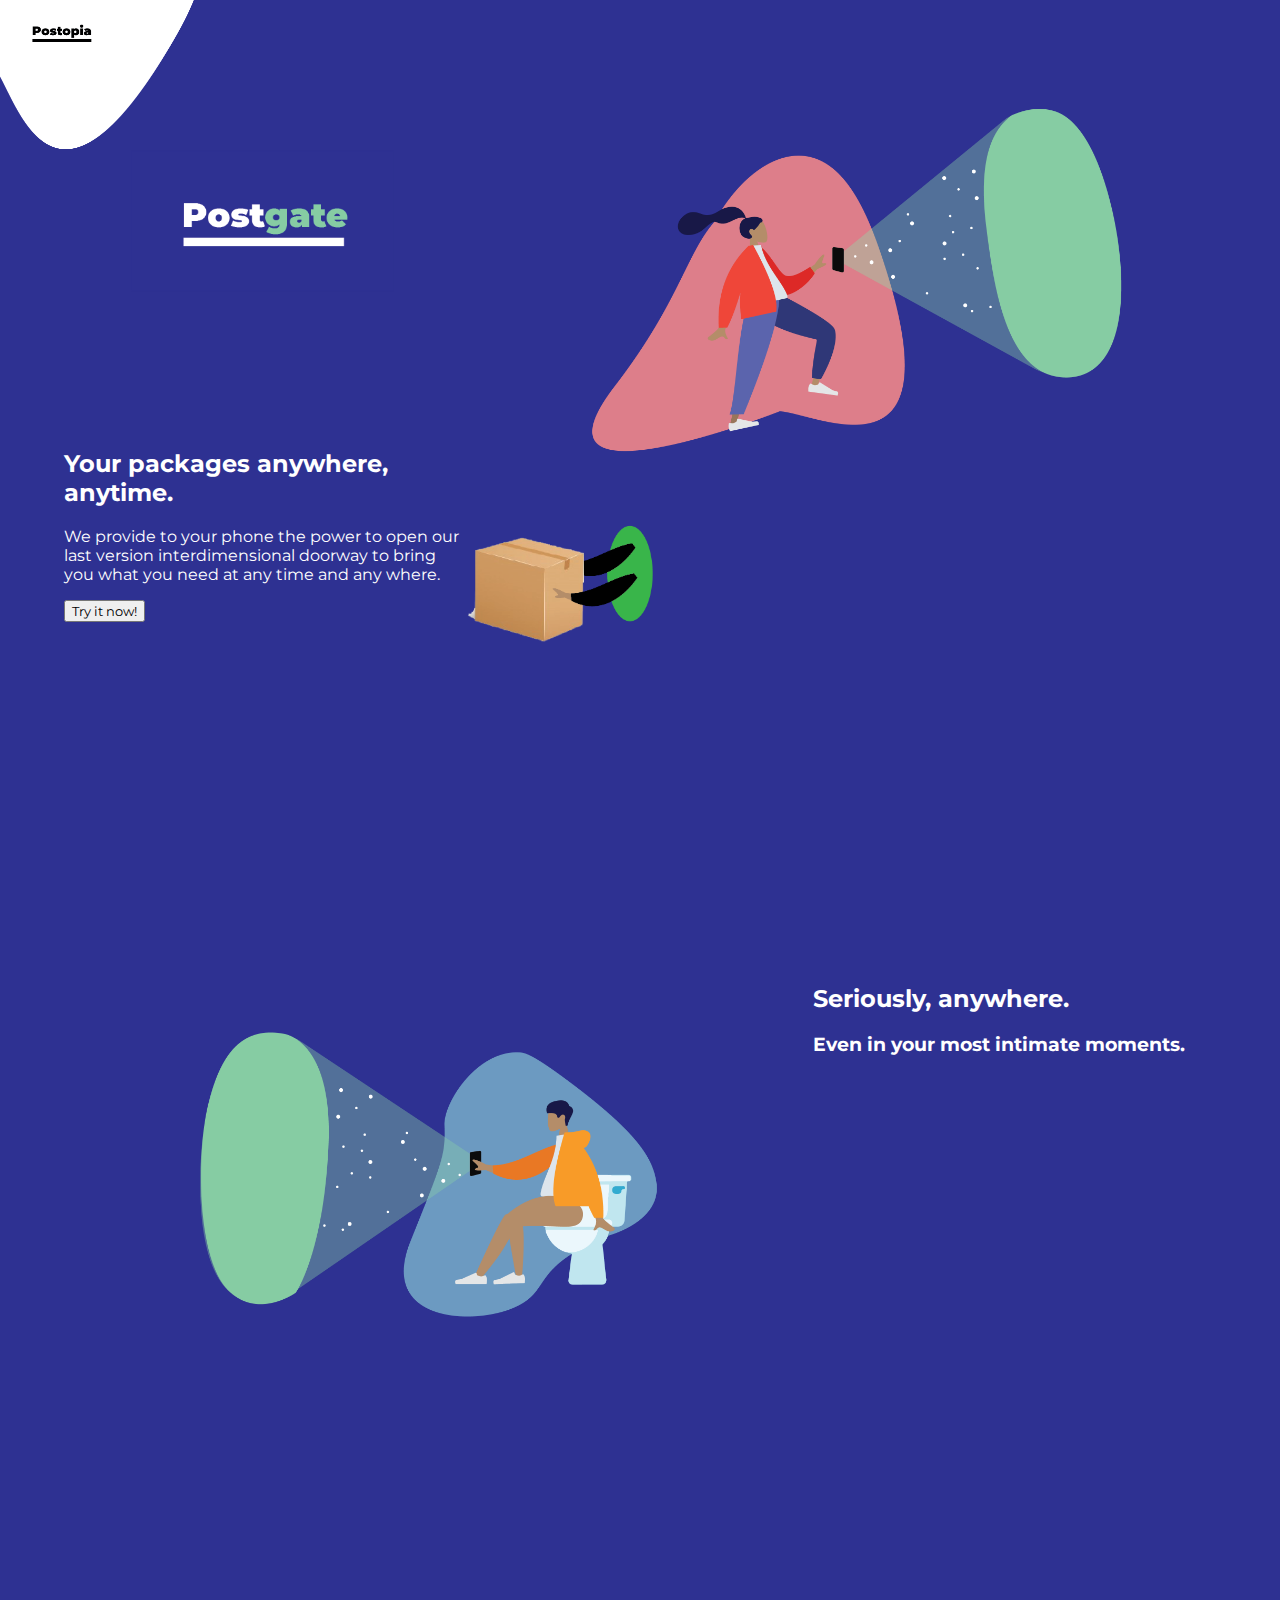
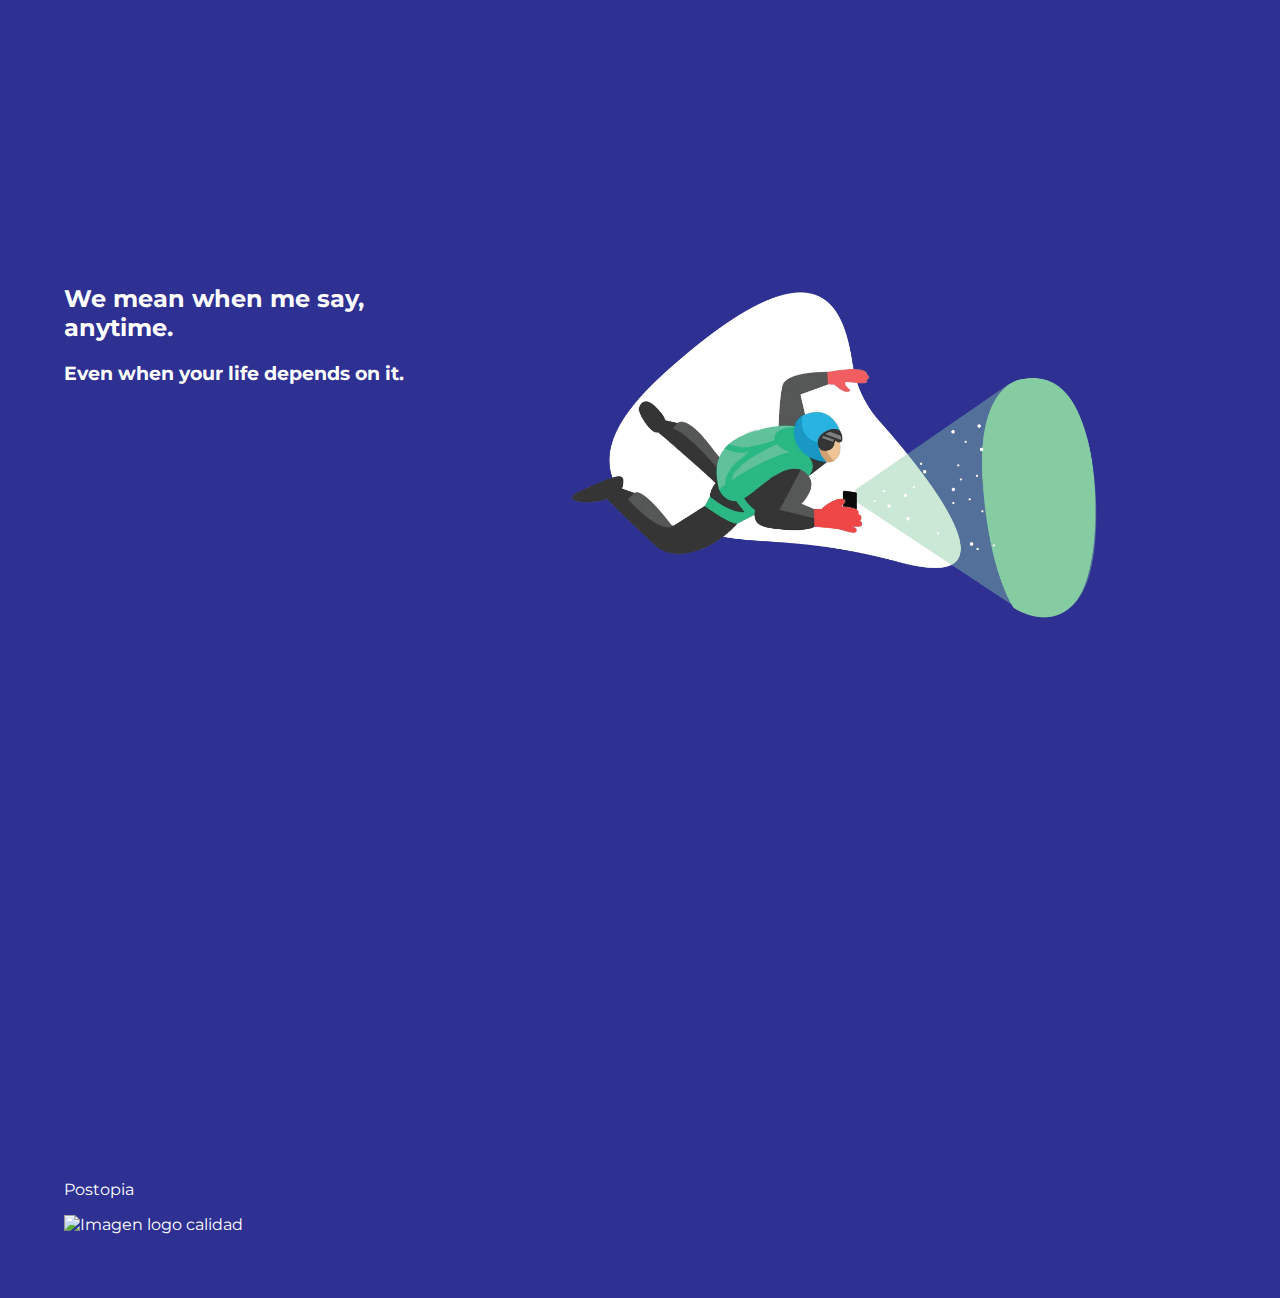
==== index.html @ a47b5172 "second commit" ====
<!doctype html>
<html lang="en">
  <head>
    <title>Postopia - PostGate</title>
    <meta charset="utf-8">
    <meta name="viewport" content="width=device-width, initial-scale=1, shrink-to-fit=no">
    <link rel="stylesheet" href="style.css">
    <link href="https://fonts.googleapis.com/css?family=Montserrat" rel="stylesheet">
  </head>
  
  <body>
    <!--SECTION 1-->
      <header  class="sectionsRows">
          <div class="section-text">
            <div>
              <img src="assets/hackaton 3-09.png" alt="logo postopia" class="foto-logo">
            </div>
           <div>
            <img src="assets/postgate-logo.png" alt="logo postgate">
            <h2>Your packages anywhere, anytime.</h2>
            <p>We provide to your phone the power to open our last version 
              interdimensional doorway to bring you what you need at any time 
              and any where.</p>
            <button>Try it now!</button>
          </div>
        </div>
        <div class="sectionImage">
          <div>
            <img src="assets/hackaton 3-01.png" alt="girl with PostGate">
          </div>
          <div class="bg-box transition show img-opacity">
            <img src="assets/Hackathon Illustrations-01.png" alt="delivering a package">
          </div>
        </div>
      </header>
      <!--SECTION 2-->
      <section class="sectionsRows2">
        <div class="sectionImage">
          <div>
            <img src="assets/hackaton 3-02.png" alt="bathroom">
          </div>
          <div>
            <img class="bg-paper transition img-opacity" src="assets/Hackathon Illustrations-02.png" alt="delivering a package">
          </div>
        </div>
        <div class="section-text">
          <div>
            <h2>Seriously, anywhere.</h2>
            <h3>Even in your most intimate moments.</h3>
          </div>
        </div>
      </section>
      <!--SECTION 3-->
      <section class="sectionsRows">
          <div class="section-text">
            <div>
              <h2>We mean when me say, anytime.</h2>
              <h3>Even when your life depends on it.</h3>
            </div>
          </div>
          <div class="sectionImage">
            <div>
              <img src="assets/hackaton 3-03.png" alt="paratrooper with PostGate">
            </div>
            <div class="bg-parachute transition img-opacity">
              <img src="assets/Hackathon Illustrations-03.png" alt="delivering a package">
            </div>
          </div>
      </section>

      <footer>
        <div>
          <p>Postopia</p>
        </div>
        <div>
          <img src="/" alt="Imagen logo calidad">
        </div>
      </footer>
    
    <script src='https://code.jquery.com/jquery-3.1.0.min.js'></script>
    <script src="main.js"></script>
  
  </body>
</html>
---- style.css ----
/* ---- reset ---- */

html {
  box-sizing: border-box;
}
*, *:before, *:after {
  box-sizing: inherit;
  font-family: 'Montserrat', sans-serif;
}

body {
  background-color: #2e3192;
  color: white;
  margin: 0;
  padding: 5%;
  display: grid;
  grid-template-rows: 100vh 100vh 100vh;

}


/* ---- typography ---- */


/* ---- layout ---- */


.container {
  margin: 0 20px;
}

.section {
  margin-bottom: 20px;
  padding-top: 20px;
}

@media (min-width: 768px) {
  .container {
    max-width: 728px;
    margin: 0 auto;
  }
}

/* ---- header ---- */

/* ---- footer ---- */

/* ---- components ---- */

/* ---- css shame ---- */

img{
  width: 100%;
}
.img-opacity{
  width: 12rem;
}

.sectionsRows{
  display:grid;
  grid-template-columns: 35% 65%;
}
.sectionsRows2{
  display:grid;
  grid-template-columns: 65% 35%;
}

.bg-box, .bg-paper, .bg-parachute{
  opacity: 0;
}
.show {
  opacity: 1;
}

.transition {    
  -webkit-transition: all 1s ease-in-out;
	-moz-transition: all 1s ease-in-out;
	-o-transition: all 1s ease-in-out;
	transition: all 1s ease-in-out;
}

.foto-logo{
  width: 20%;
  position: absolute;
  top:0;
  left: 0;

}
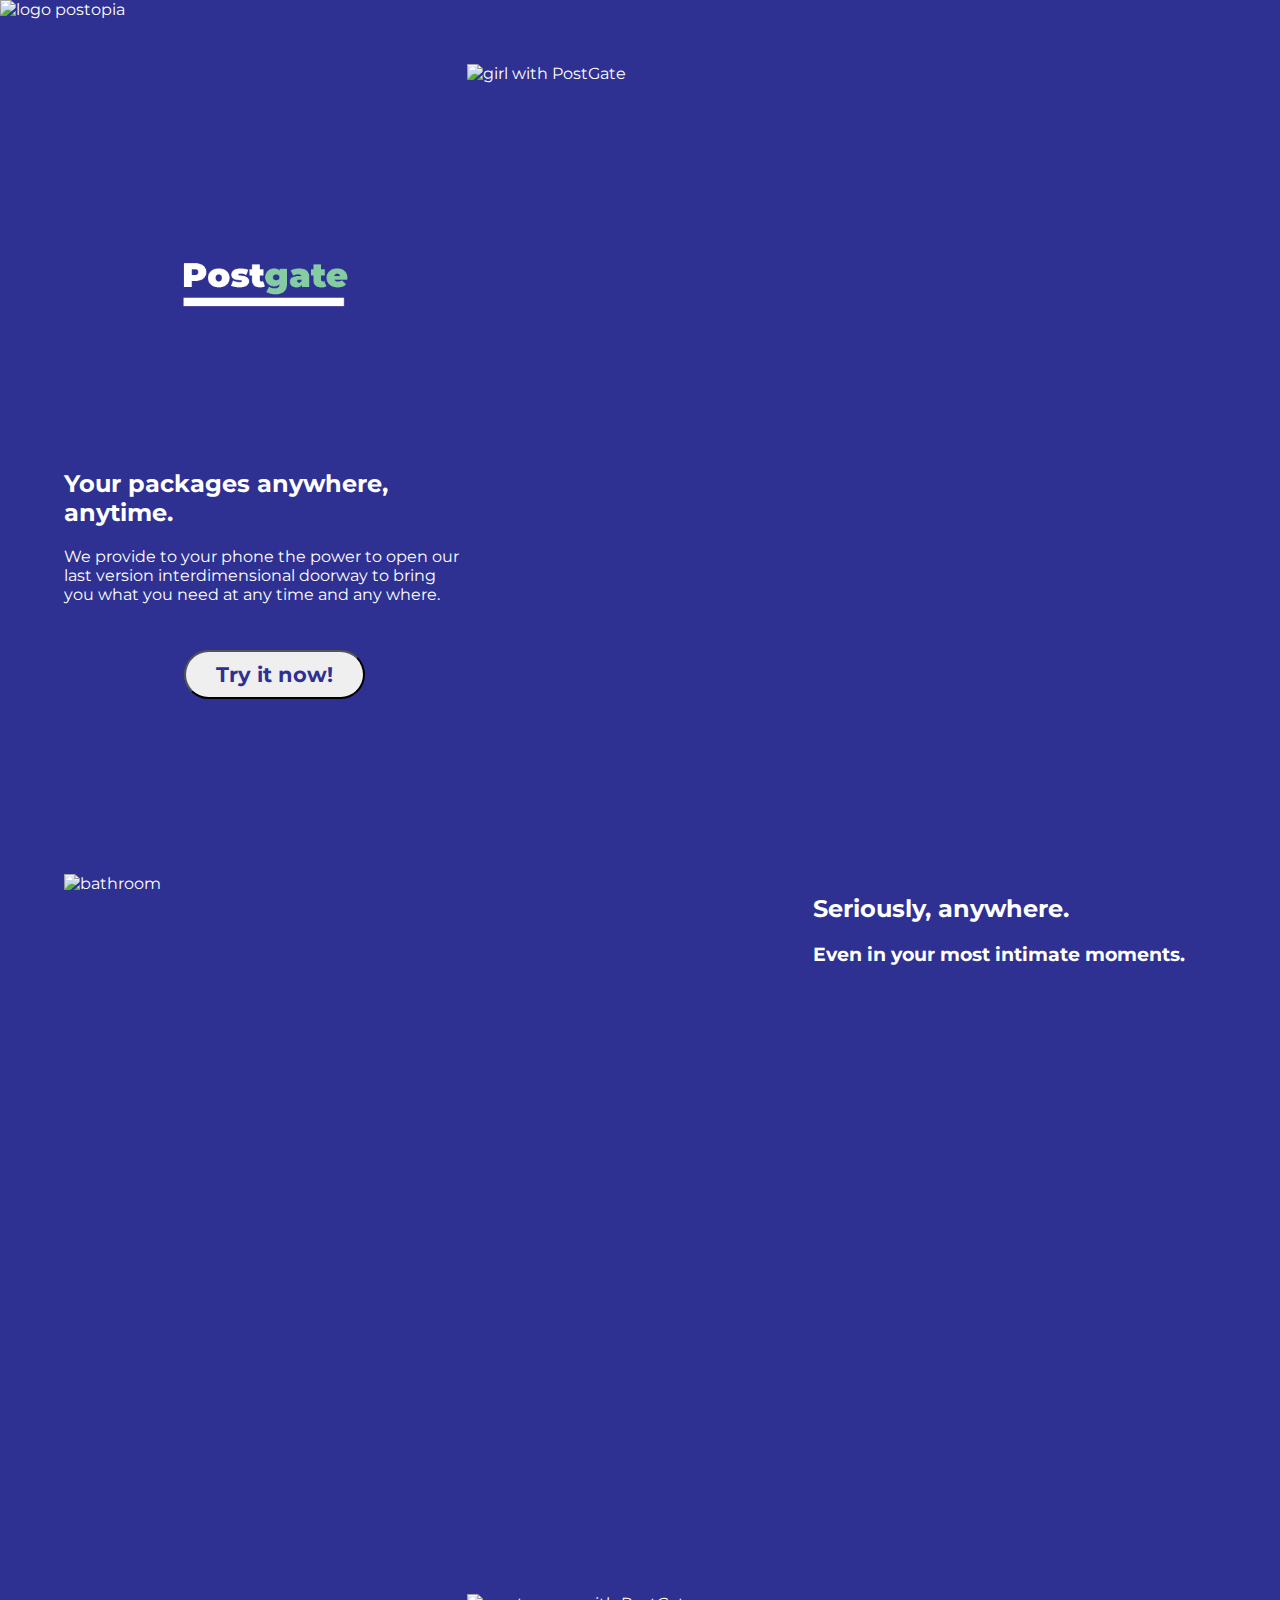
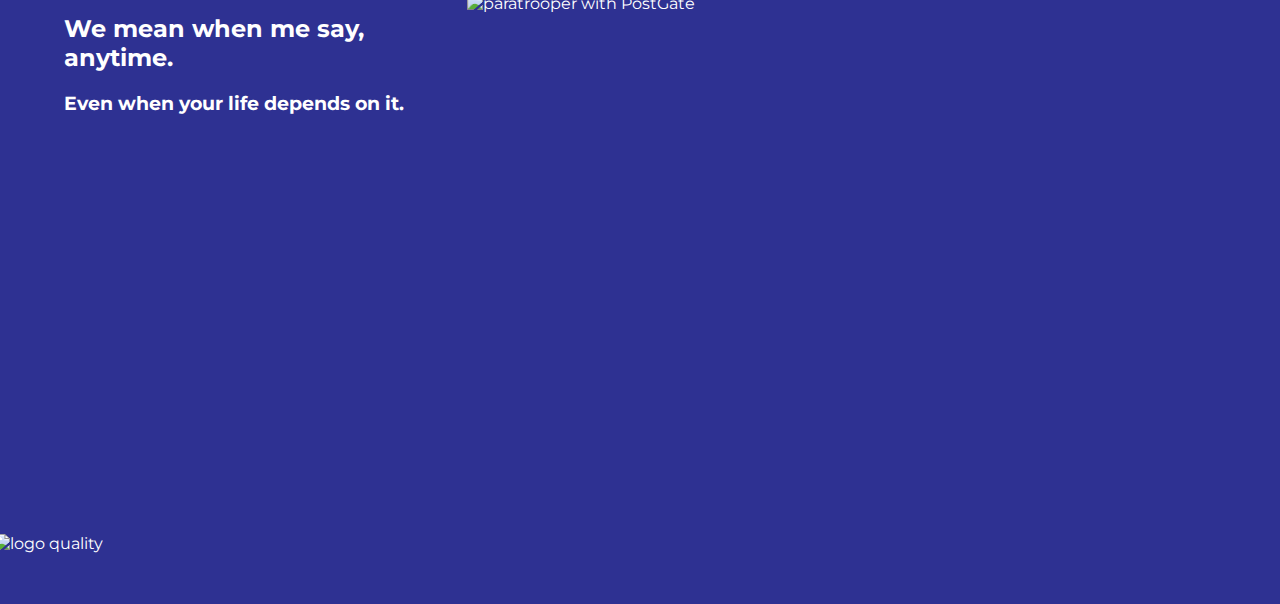
==== commit deaefc41: "comm" ====
--- a/index.html
+++ b/index.html
@@ -13,35 +13,39 @@
       <header  class="sectionsRows">
           <div class="section-text">
             <div>
-              <img src="assets/hackaton 3-09.png" alt="logo postopia" class="foto-logo">
+              <img src="assets/Hackathon header-04.png" alt="logo postopia" class="foto-logo2">
             </div>
-           <div>
+           <div class="text-div">
             <img src="assets/postgate-logo.png" alt="logo postgate">
-            <h2>Your packages anywhere, anytime.</h2>
+            <h2 class="tit">Your packages anywhere, anytime.</h2>
             <p>We provide to your phone the power to open our last version 
               interdimensional doorway to bring you what you need at any time 
               and any where.</p>
             <button>Try it now!</button>
           </div>
         </div>
-        <div class="sectionImage">
+        <div class="sectionImage ">
           <div>
-            <img src="assets/hackaton 3-01.png" alt="girl with PostGate">
+            <img src="assets/img1.png" alt="girl with PostGate">
           </div>
-          <div class="bg-box transition show img-opacity">
+          <!--
+          <div class="bg-box transition show img-opacity sectionsRows-img">
             <img src="assets/Hackathon Illustrations-01.png" alt="delivering a package">
           </div>
+        -->
         </div>
       </header>
       <!--SECTION 2-->
       <section class="sectionsRows2">
         <div class="sectionImage">
           <div>
-            <img src="assets/hackaton 3-02.png" alt="bathroom">
+            <img src="assets/img2.png" alt="bathroom">
           </div>
+          <!--
           <div>
             <img class="bg-paper transition img-opacity" src="assets/Hackathon Illustrations-02.png" alt="delivering a package">
           </div>
+          -->
         </div>
         <div class="section-text">
           <div>
@@ -60,25 +64,24 @@
           </div>
           <div class="sectionImage">
             <div>
-              <img src="assets/hackaton 3-03.png" alt="paratrooper with PostGate">
+              <img src="assets/img3.png" alt="paratrooper with PostGate">
             </div>
+            <!--
             <div class="bg-parachute transition img-opacity">
               <img src="assets/Hackathon Illustrations-03.png" alt="delivering a package">
             </div>
+          -->
           </div>
       </section>
-
+    </body>
       <footer>
         <div>
-          <p>Postopia</p>
-        </div>
-        <div>
-          <img src="/" alt="Imagen logo calidad">
+          <img class="footer-img" src="assets/Hackathon footer-07.png" alt="logo quality">
         </div>
       </footer>
     
     <script src='https://code.jquery.com/jquery-3.1.0.min.js'></script>
     <script src="main.js"></script>
   
-  </body>
+  
 </html>--- a/style.css
+++ b/style.css
@@ -14,10 +14,13 @@
   margin: 0;
   padding: 5%;
   display: grid;
-  grid-template-rows: 100vh 100vh 100vh;
+  grid-template-rows: 90vh 80vh 60vh;
 
 }
 
+h2 {
+  font-weight: bolder;
+}
 
 /* ---- typography ---- */
 
@@ -60,6 +63,9 @@
   display:grid;
   grid-template-columns: 35% 65%;
 }
+.sectionsRows-img{
+  justify-self: end;
+}
 .sectionsRows2{
   display:grid;
   grid-template-columns: 65% 35%;
@@ -84,8 +90,37 @@
   position: absolute;
   top:0;
   left: 0;
-
+}
+.foto-logo2{
+  width: 30%;
+  position: absolute;
+  top:0;
+  left: 0;
 }
 
+button{
+  padding: 10px 30px;
+  color: #2e3192; 
+  font-size:1.3rem;
+  justify-content: center;
+  margin-left: 120px;
+  font-weight: bolder;
+  border-radius: 50px;
+  margin-top: 30px;
+}
 
+footer{
+  width: 100%;
+  bottom: 0;
+  left: 0;
+  margin-left: -70px;
+  margin-bottom: -70px;
+}
 
+.tit{
+  margin-top: -20px;
+}
+.text-div{
+  margin-bottom: -50px;
+  margin-top: 60px;
+}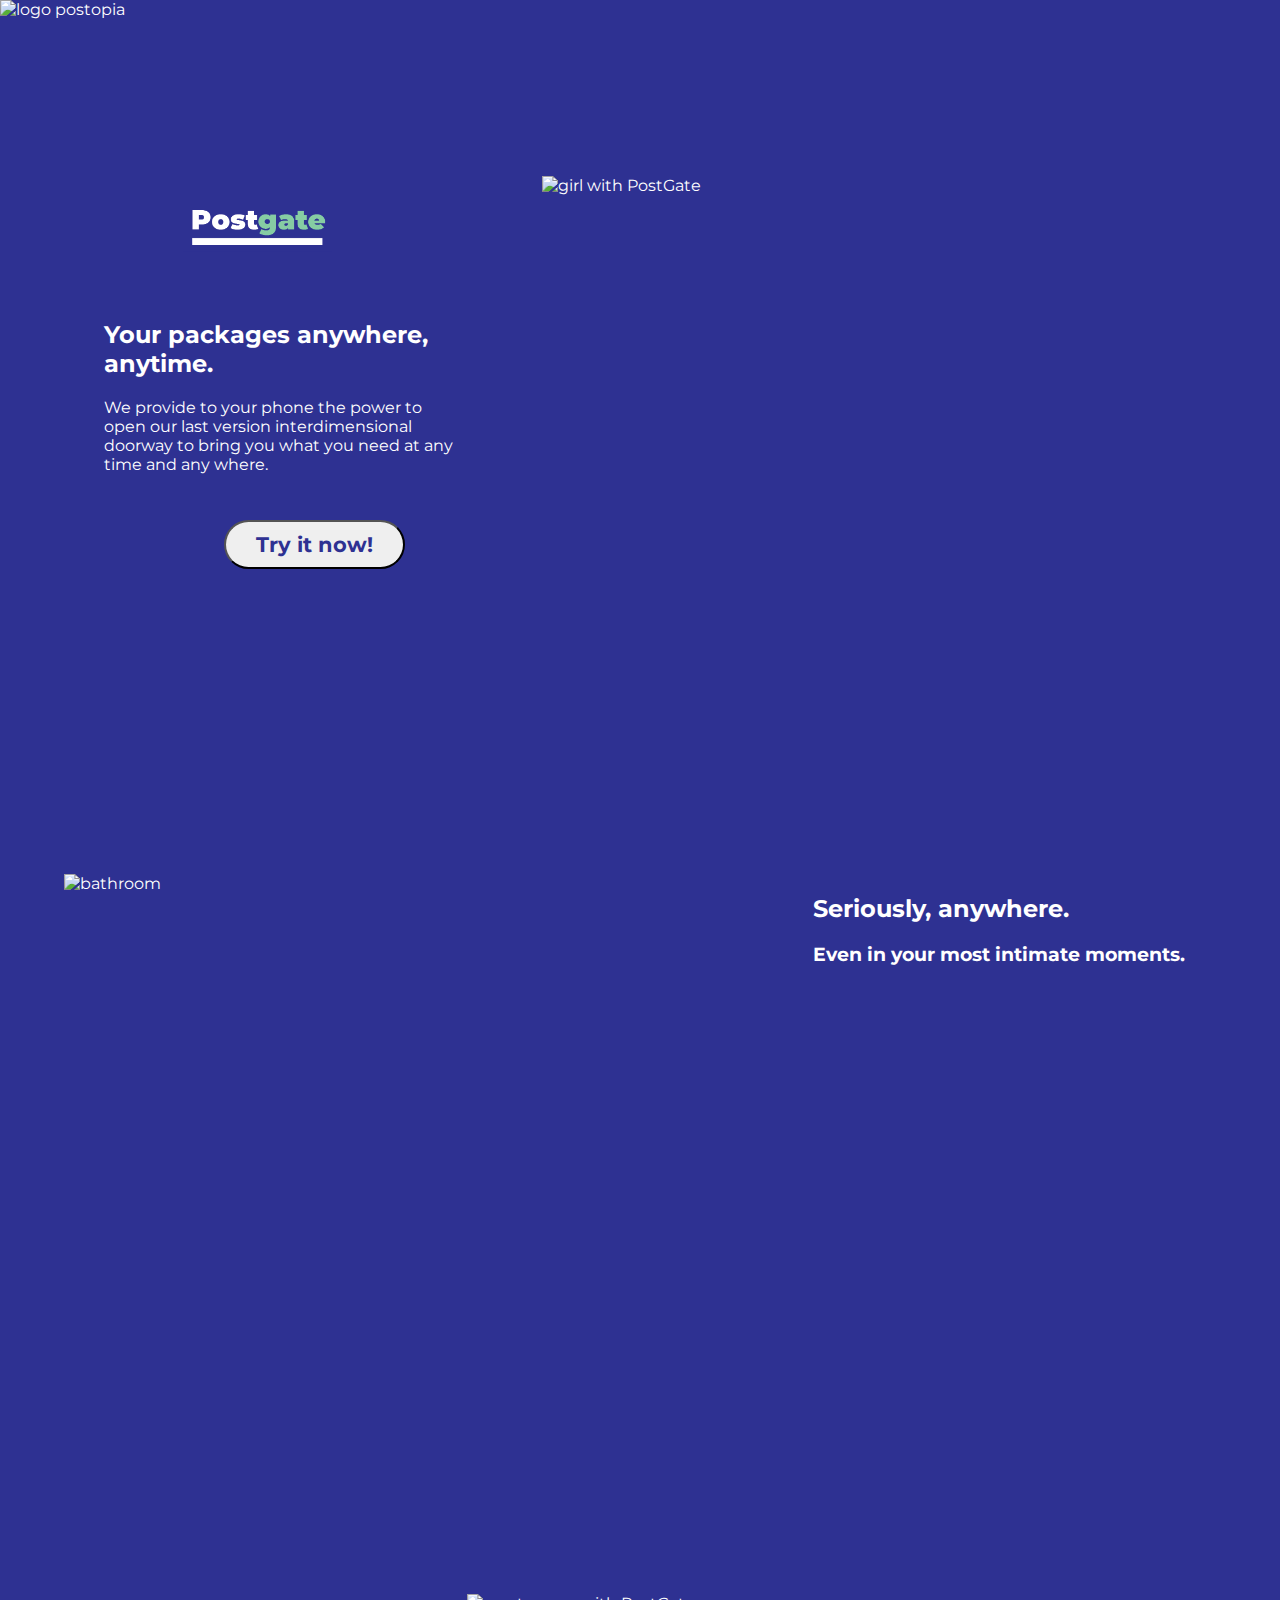
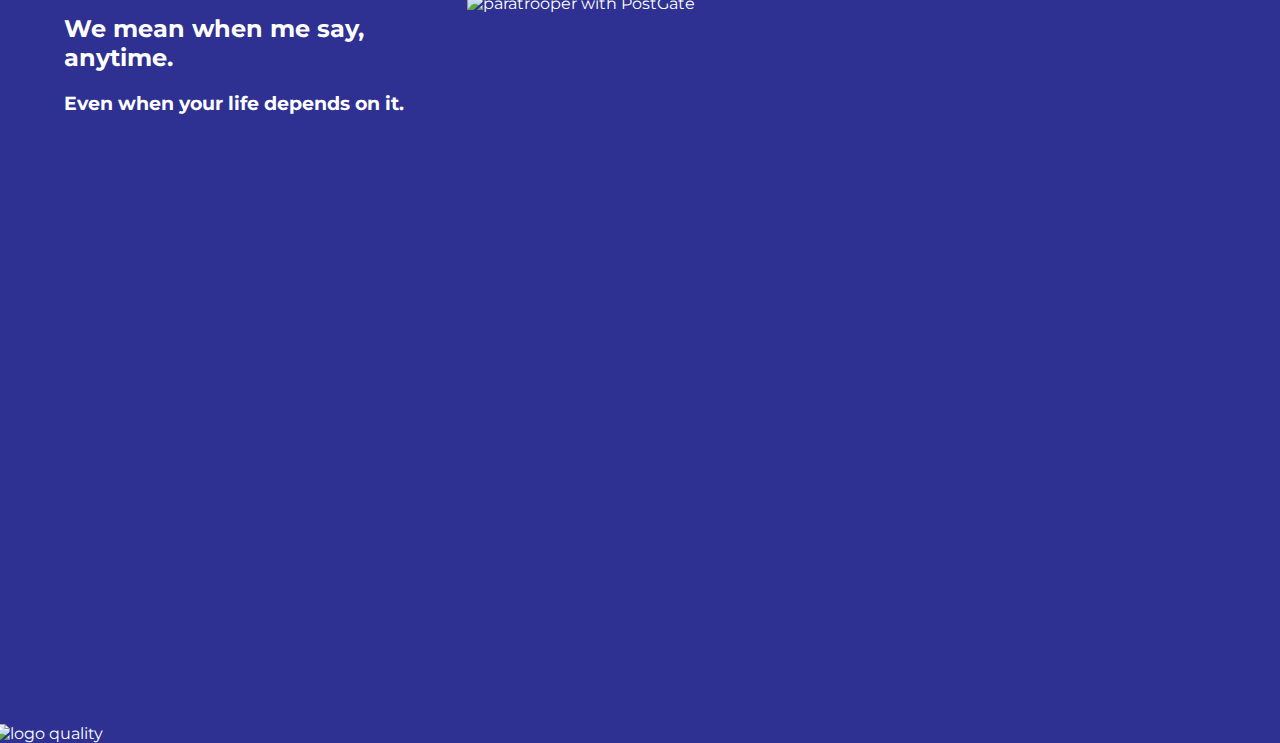
==== commit 800476f6: "cmm" ====
--- a/index.html
+++ b/index.html
@@ -37,7 +37,7 @@
       </header>
       <!--SECTION 2-->
       <section class="sectionsRows2">
-        <div class="sectionImage">
+        <div>
           <div>
             <img src="assets/img2.png" alt="bathroom">
           </div>
@@ -62,7 +62,7 @@
               <h3>Even when your life depends on it.</h3>
             </div>
           </div>
-          <div class="sectionImage">
+          <div>
             <div>
               <img src="assets/img3.png" alt="paratrooper with PostGate">
             </div>
--- a/style.css
+++ b/style.css
@@ -14,19 +14,13 @@
   margin: 0;
   padding: 5%;
   display: grid;
-  grid-template-rows: 90vh 80vh 60vh;
+  grid-template-rows: 90vh 80vh 70vh;
 
 }
 
 h2 {
   font-weight: bolder;
 }
-
-/* ---- typography ---- */
-
-
-/* ---- layout ---- */
-
 
 .container {
   margin: 0 20px;
@@ -44,16 +38,8 @@
   }
 }
 
-/* ---- header ---- */
-
-/* ---- footer ---- */
-
-/* ---- components ---- */
-
-/* ---- css shame ---- */
-
 img{
-  width: 100%;
+  width: 90%;
 }
 .img-opacity{
   width: 12rem;
@@ -115,12 +101,18 @@
   left: 0;
   margin-left: -70px;
   margin-bottom: -70px;
+  margin-top: 100px;
 }
 
 .tit{
-  margin-top: -20px;
+  margin-top: -100px;
 }
 .text-div{
   margin-bottom: -50px;
   margin-top: 60px;
+  margin-left: 10%;
+}
+.sectionImage{
+  margin-top: 15%;
+  margin-left: 10%;
 }